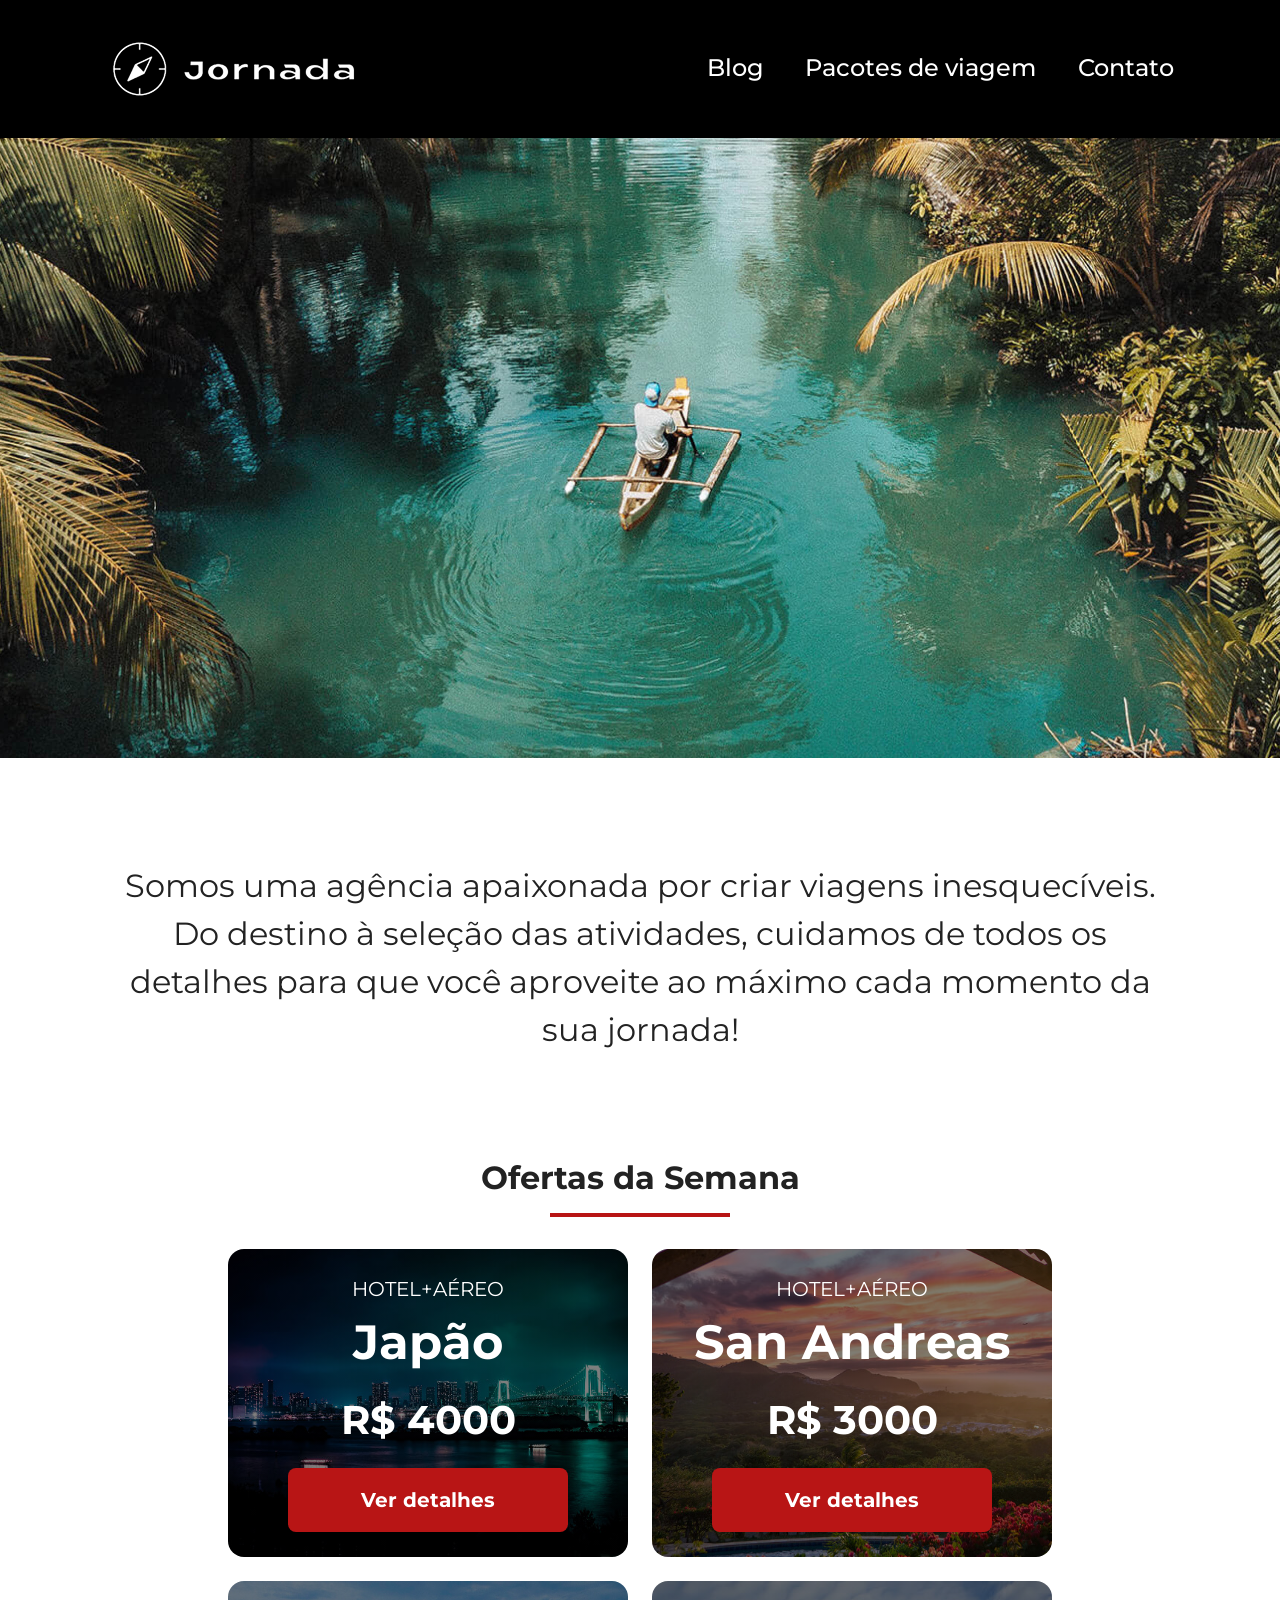
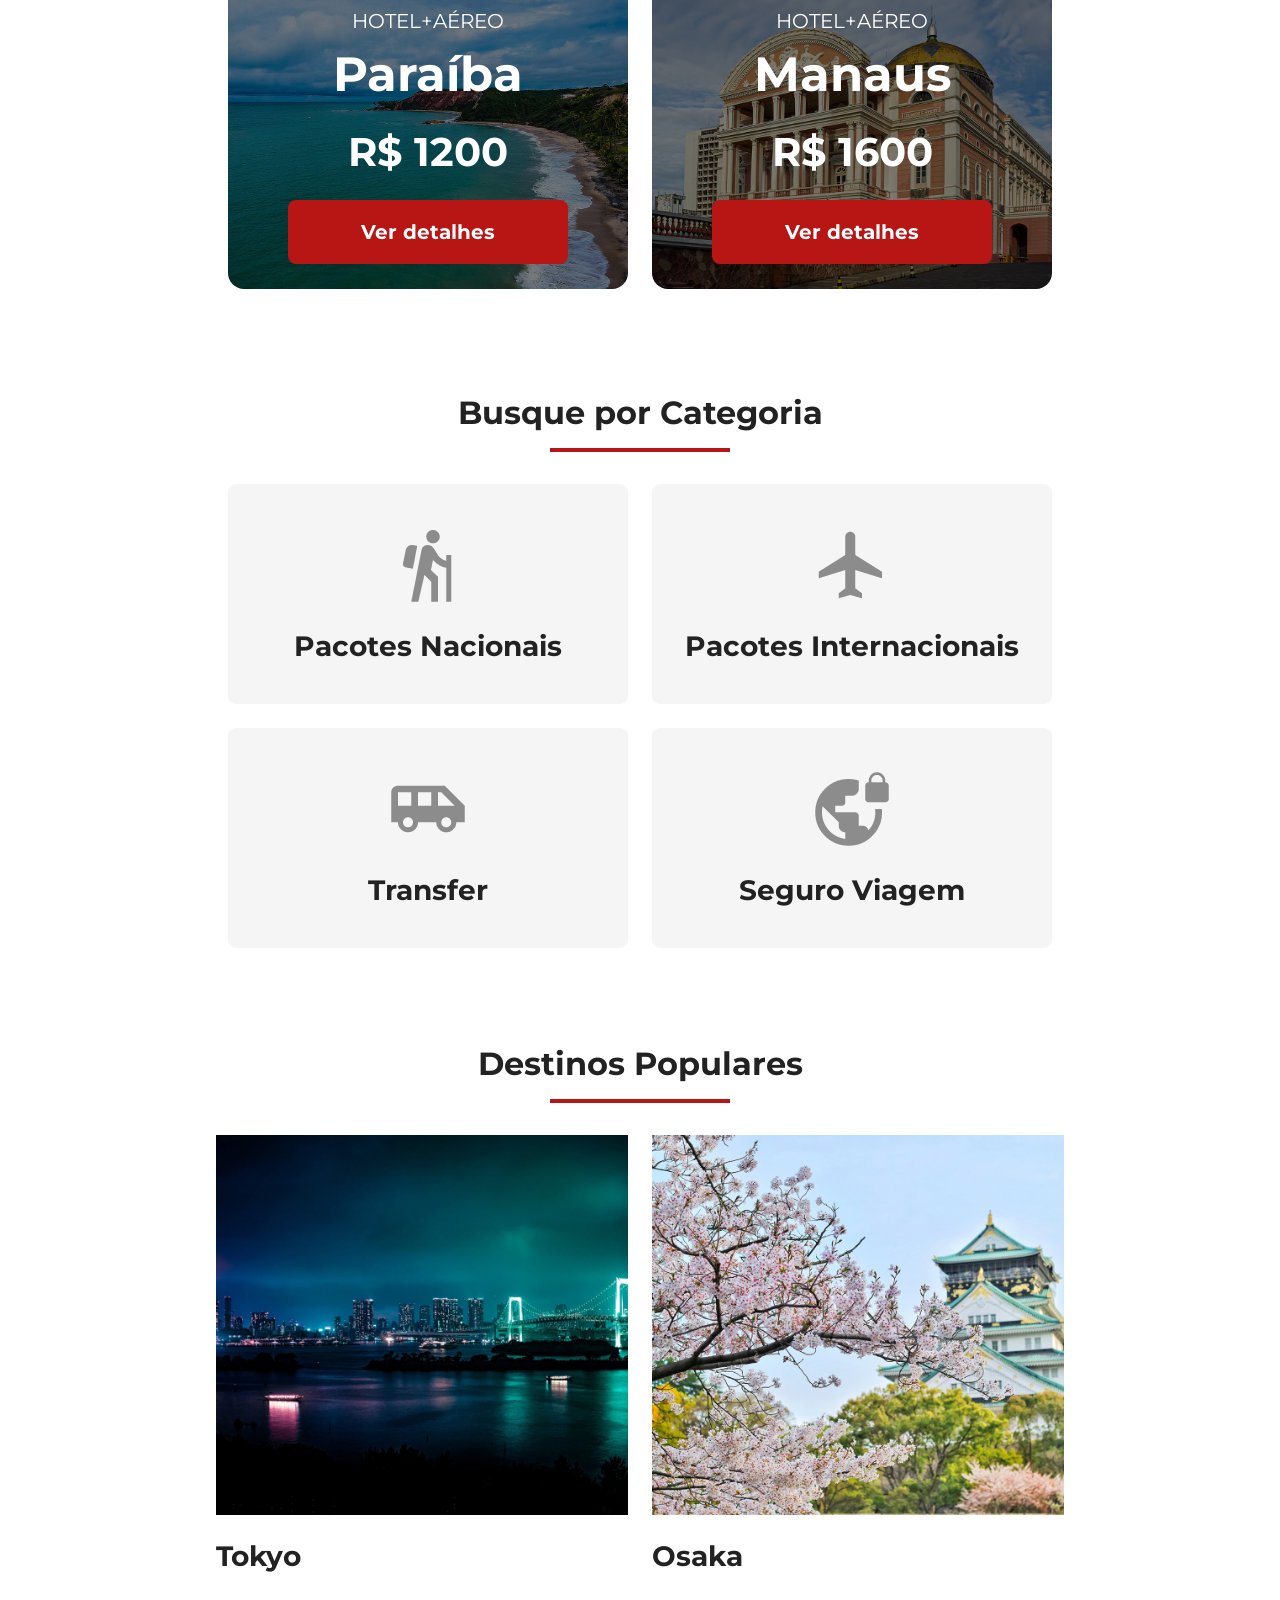
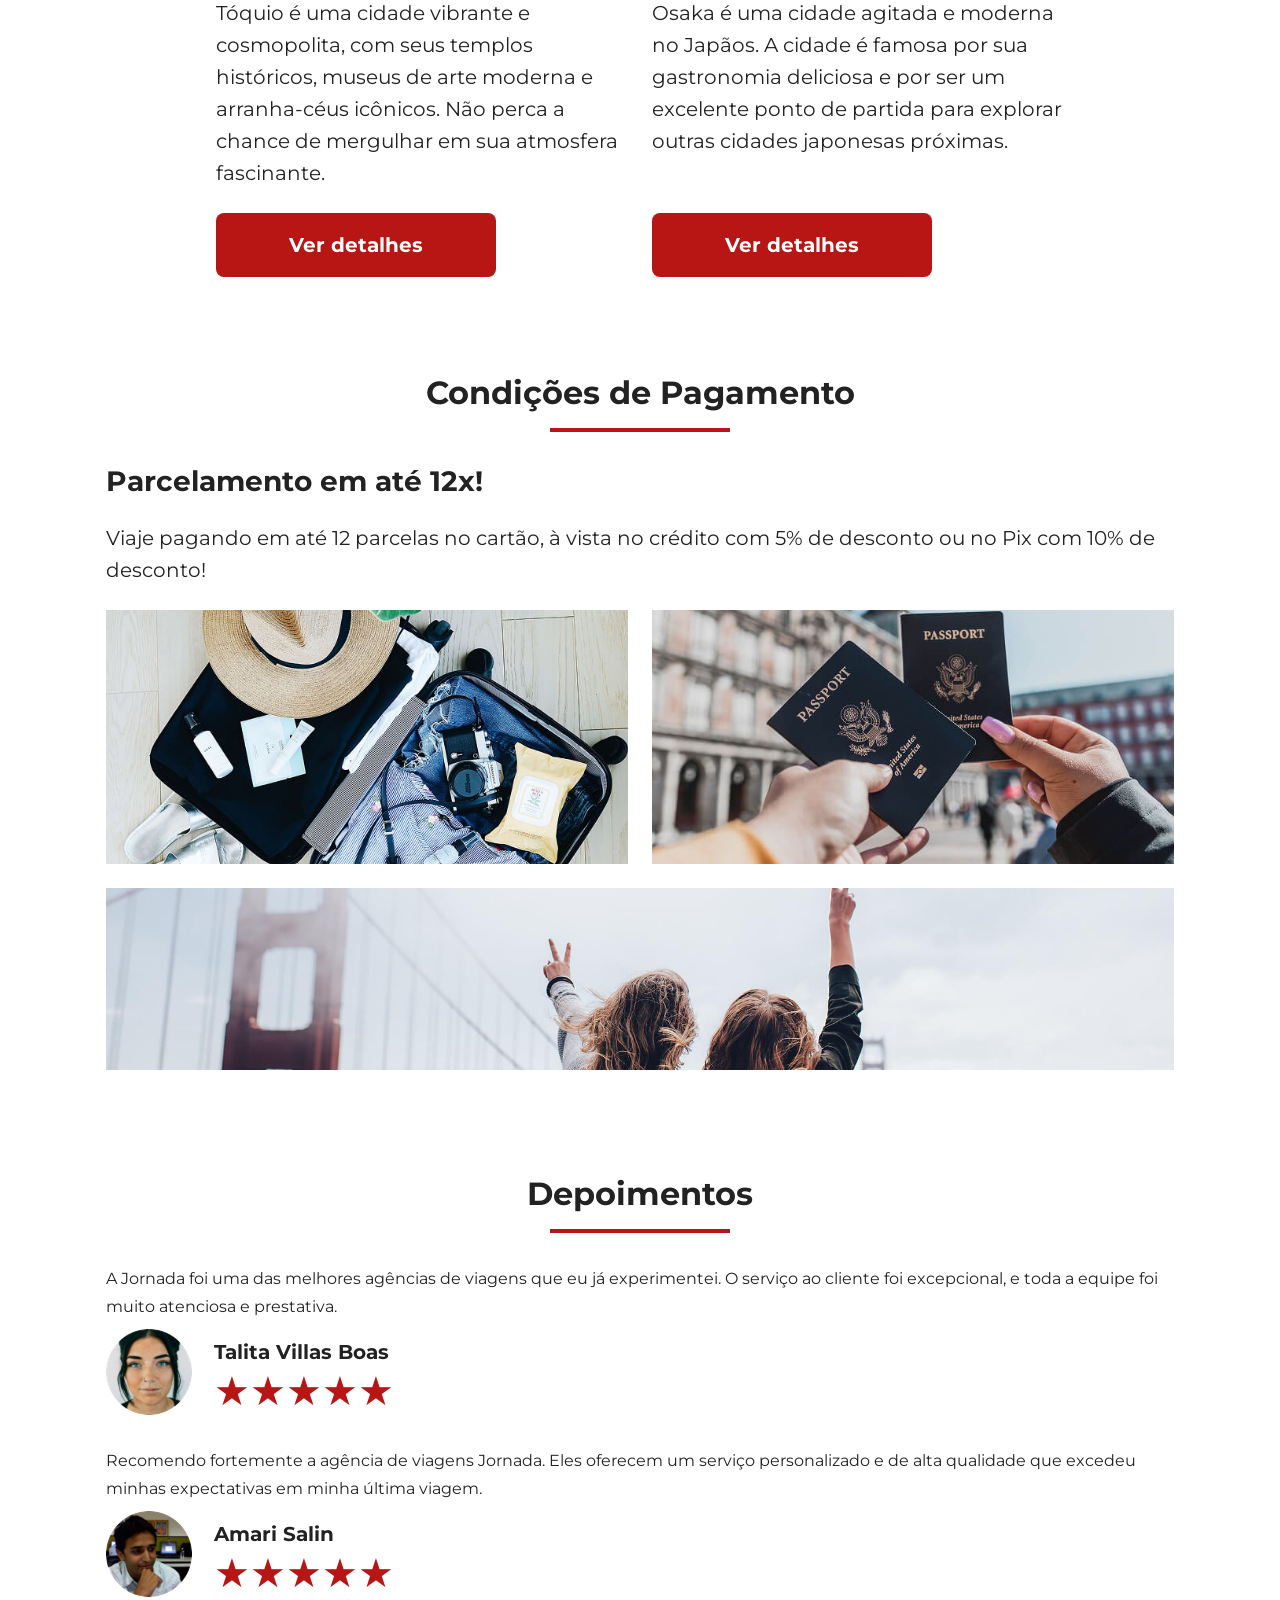
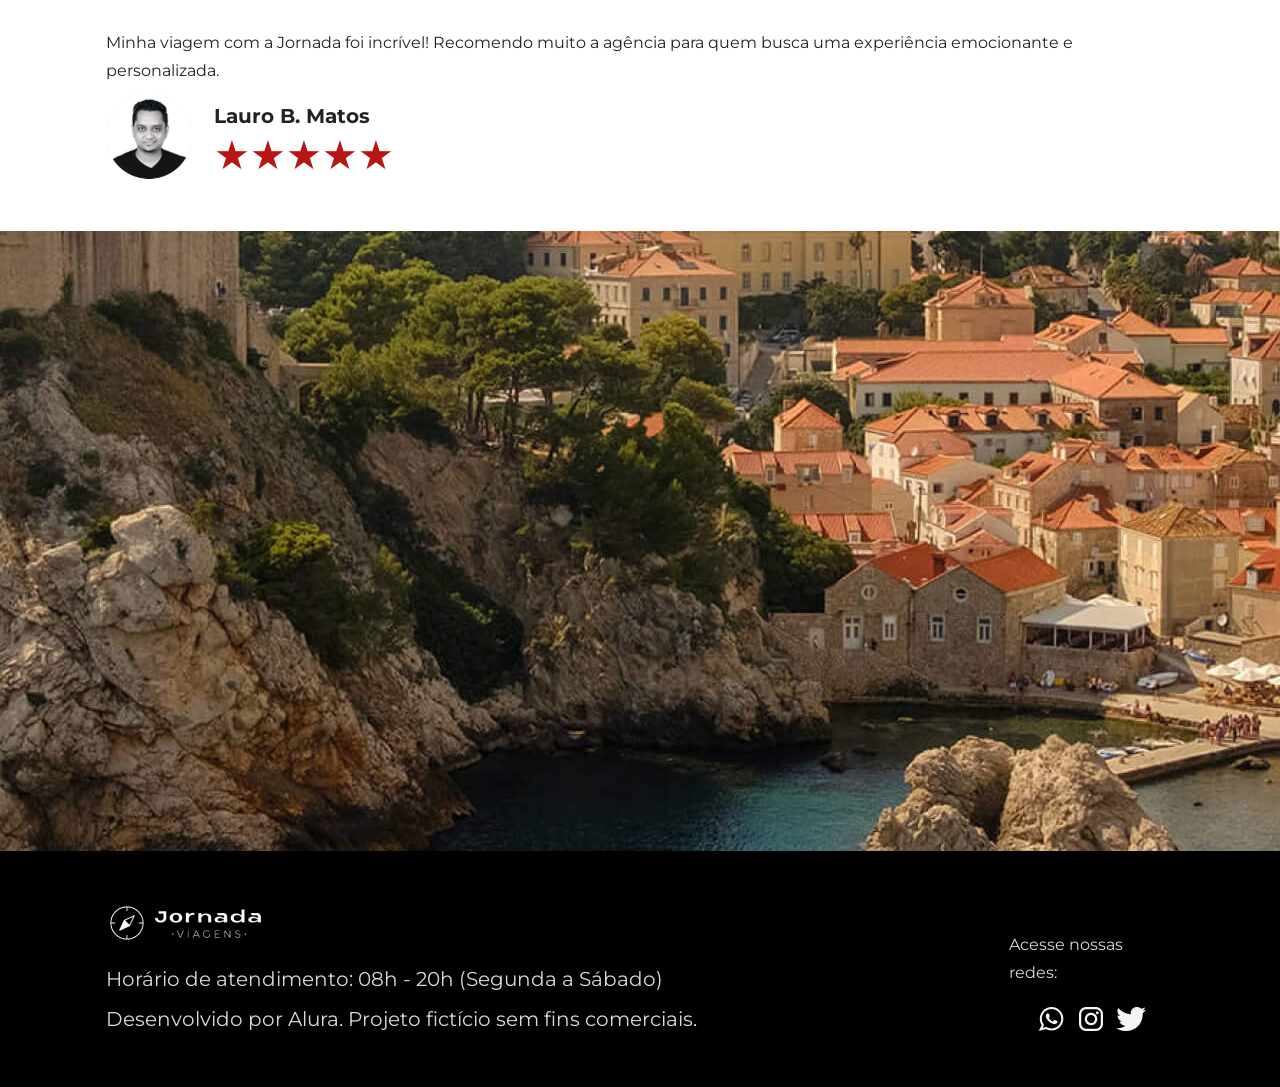
==== index.html @ 60d7a90f "Adding meta og" ====
<!doctype html>
<html lang="pt-br">
  <head>
    <meta charset="UTF-8" />
    <meta name="viewport" content="width=device-width, initial-scale=1.0" />
    <link rel="stylesheet" href="./css/style.css" />
    <link rel="icon" type="image/*" href="favicon-jornada-black.png" />

    <meta
      name="description"
      content="Jornada Viagens, uma agência apaixonada por criar viagens inesquecíveis."
    />

    <meta name="og:title" content="Jornada Viagens" />
    <meta
      name="og:description"
      content="Jornada Viagens, uma agência apaixonada por criar viagens inesquecíveis."
    />
    <meta
      name="og:image"
      content="https://PedroHSueiro.github.io/jornada-viagens/img/footer/logo-jornada-footer-white.png"
    />
    <meta
      name="og:url"
      content="https://PedroHSueiro.github.io/jornada-viagens"
    />
    <meta name="og:type" content="website" />

    <title>Jornada Viagens</title>
  </head>
  <body>
    <header class="main-header" role="banner">
      <a class="logo" href="index.html" title="Voltar para a página inicial">
        <img
          class="img-logo-mobile"
          src="img/logo-jornada-white.png"
          alt="Logo de bússola da Jornada Viagens"
        />
        <img
          class="img-logo-desktop"
          src="img/logo-text-jornada-white.png"
          alt="Logo completa da Jornada Viagens"
        />
      </a>
      <div class="navigation-menu" role="navigation">
        <label for="menu" title="Abrir menu">
          <img src="img/menu-icon-btn.png" alt="Botão de menu" />
        </label>
        <input type="checkbox" id="menu" hidden />
        <nav>
          <ul class="navigation-list">
            <li>
              <a href="blog.html" target="_blank" title="Acessar Blog">Blog</a>
            </li>
            <li>
              <a
                href="pacotes.html"
                target="_blank"
                title="Acessar Pacotes de viagem"
              >
                Pacotes de viagem
              </a>
            </li>
            <li>
              <a href="contato.html" target="_blank" title="Acessar Contato">
                Contato
              </a>
            </li>
          </ul>
        </nav>
      </div>
    </header>
    <section class="hero" role="main">
      <div class="hero-image"></div>
      <h2>
        Somos uma agência apaixonada por criar viagens inesquecíveis. Do destino
        à seleção das atividades, cuidamos de todos os detalhes para que você
        aproveite ao máximo cada momento da sua jornada!
      </h2>
    </section>
    <section class="offers">
      <div class="section-title">
        <h2>Ofertas da Semana</h2>
        <hr />
      </div>
      <div class="offers-container">
        <article class="offers-card japan">
          <header>
            <p>HOTEL+AÉREO</p>
            <h3>Japão</h3>
            <span>R$ 4000</span>
          </header>
          <footer>
            <a
              href="#"
              class="button"
              target="_blank"
              title="Acessar detalhes sobre a oferta para o Japão"
              >Ver detalhes</a
            >
          </footer>
        </article>
        <article class="offers-card san-andreas">
          <header>
            <p>HOTEL+AÉREO</p>
            <h3>San Andreas</h3>
            <span>R$ 3000</span>
          </header>
          <footer>
            <a
              href="#"
              class="button"
              target="_blank"
              title="Acessar detalhes sobre a oferta para San Andreas"
              >Ver detalhes</a
            >
          </footer>
        </article>
        <article class="offers-card paraiba">
          <header>
            <p>HOTEL+AÉREO</p>
            <h3>Paraíba</h3>
            <span>R$ 1200</span>
          </header>
          <footer>
            <a
              href="#"
              class="button"
              target="_blank"
              title="Acessar detalhes sobre a oferta para a Paraíba"
              >Ver detalhes</a
            >
          </footer>
        </article>
        <article class="offers-card manaus">
          <header>
            <p>HOTEL+AÉREO</p>
            <h3>Manaus</h3>
            <span>R$ 1600</span>
          </header>
          <footer>
            <a
              href="#"
              class="button"
              target="_blank"
              title="Acessar detalhes sobre a oferta para Manaus"
              >Ver detalhes</a
            >
          </footer>
        </article>
      </div>
    </section>
    <section class="categories">
      <div class="section-title">
        <h2>Busque por Categoria</h2>
        <hr />
      </div>
      <div class="categories-container">
        <a
          class="category-card"
          href="#"
          target="_blank"
          title="Busque pela categoria de Pacotes Nacionais"
        >
          <img
            class="category-icon"
            src="./img/categories/category-icon-national.png"
            alt="Ícone cinza representando uma pessoa fazendo tracking."
          />
          <h3 class="content-title">Pacotes Nacionais</h3>
        </a>
        <a
          class="category-card"
          href="#"
          target="_blank"
          title="Busque pela categoria de Pacotes Internacionais"
        >
          <img
            class="category-icon"
            src="./img/categories/category-icon-international.png"
            alt="Ícone cinza representando um avião."
          />
          <h3 class="content-title">Pacotes Internacionais</h3>
        </a>
        <a
          class="category-card"
          href="#"
          target="_blank"
          title="Busque pela categoria de Transfer"
        >
          <img
            class="category-icon"
            src="./img/categories/category-icon-transfer.png"
            alt="Ícone cinza representando uma van."
          />
          <h3 class="content-title">Transfer</h3>
        </a>
        <a
          class="category-card"
          href="#"
          target="_blank"
          title="Busque pela categoria de Seguro de Viagem"
        >
          <img
            class="category-icon"
            src="./img/categories/category-icon-insurance.png"
            alt="Ícone cinza representando um globo com um cadeado fechado."
          />
          <h3 class="content-title">Seguro Viagem</h3>
        </a>
      </div>
    </section>
    <section class="destinations">
      <div class="section-title">
        <h2>Destinos Populares</h2>
        <hr />
      </div>
      <div class="destinations-container">
        <article class="destination-block tokyo">
          <header>
            <div class="destination-image"></div>
            <h3 class="content-title">Tokyo</h3>
          </header>
          <p class="content-text">
            Tóquio é uma cidade vibrante e cosmopolita, com seus templos
            históricos, museus de arte moderna e arranha-céus icônicos. Não
            perca a chance de mergulhar em sua atmosfera fascinante.
          </p>
          <footer>
            <a
              href="#"
              class="button"
              target="_blank"
              title="Acessar detalhes sobre o destino de Tokyo"
              >Ver detalhes</a
            >
          </footer>
        </article>
        <article class="destination-block osaka">
          <header>
            <div class="destination-image"></div>
            <h3 class="content-title">Osaka</h3>
          </header>
          <p class="content-text">
            Osaka é uma cidade agitada e moderna no Japãos. A cidade é famosa
            por sua gastronomia deliciosa e por ser um excelente ponto de
            partida para explorar outras cidades japonesas próximas.
          </p>
          <footer>
            <a
              href="#"
              class="button"
              target="_blank"
              title="Acessar detalhes sobre o destino de Osaka"
              >Ver detalhes</a
            >
          </footer>
        </article>
      </div>
    </section>
    <section class="payments">
      <div class="section-title">
        <h2>Condições de Pagamento</h2>
        <hr />
      </div>
      <div class="payment-grid">
        <div class="text-content">
          <h3 class="content-title">Parcelamento em até 12x!</h3>
          <p class="content-text">
            Viaje pagando em até 12 parcelas no cartão, à vista no crédito com
            5% de desconto ou no Pix com 10% de desconto!
          </p>
        </div>
        <div class="image-content">
          <div class="image baggage"></div>
          <div class="image passport"></div>
          <div class="image people"></div>
        </div>
      </div>
    </section>
    <section class="testimonies">
      <div class="section-title">
        <h2>Depoimentos</h2>
        <hr />
      </div>
      <div class="testimonies-container">
        <article class="client-testimony">
          <header>
            <p class="content-text small">
              A Jornada foi uma das melhores agências de viagens que eu já
              experimentei. O serviço ao cliente foi excepcional, e toda a
              equipe foi muito atenciosa e prestativa.
            </p>
          </header>
          <footer>
            <img
              src="./img/testimonies/homepage/profile-picture-talita.png"
              alt="Foto de perfil da cliente Talita Villas Boas"
            />
            <div class="profile-content">
              <h3>Talita Villas Boas</h3>
              <div class="rating">
                <span class="star">★</span>
                <span class="star">★</span>
                <span class="star">★</span>
                <span class="star">★</span>
                <span class="star">★</span>
              </div>
            </div>
          </footer>
        </article>
        <article class="client-testimony">
          <header>
            <p class="content-text small">
              Recomendo fortemente a agência de viagens Jornada. Eles oferecem
              um serviço personalizado e de alta qualidade que excedeu minhas
              expectativas em minha última viagem.
            </p>
          </header>
          <footer>
            <img
              src="./img/testimonies/homepage/profile-picture-amari.png"
              alt="Foto de perfil da cliente Amari Salin"
            />
            <div class="profile-content">
              <h3>Amari Salin</h3>
              <div class="rating">
                <span class="star">★</span>
                <span class="star">★</span>
                <span class="star">★</span>
                <span class="star">★</span>
                <span class="star">★</span>
              </div>
            </div>
          </footer>
        </article>
        <article class="client-testimony">
          <header>
            <p class="content-text small">
              Minha viagem com a Jornada foi incrível! Recomendo muito a agência
              para quem busca uma experiência emocionante e personalizada.
            </p>
          </header>
          <footer>
            <img
              src="./img/testimonies/homepage/profile-picture-lauro.png"
              alt="Foto de perfil da cliente Lauro B. Matos"
            />
            <div class="profile-content">
              <h3>Lauro B. Matos</h3>
              <div class="rating">
                <span class="star">★</span>
                <span class="star">★</span>
                <span class="star">★</span>
                <span class="star">★</span>
                <span class="star">★</span>
              </div>
            </div>
          </footer>
        </article>
      </div>
    </section>
    <section class="bottom-hero">
      <div class="hero-image"></div>
    </section>
    <footer class="main-footer" role="contentinfo">
      <div class="footer-info">
        <img
          src="./img/footer/logo-jornada-footer-white.png"
          alt="Logo completa da Jornada Viagens"
        />
        <p>Horário de atendimento: 08h - 20h (Segunda a Sábado)</p>
        <p>Desenvolvido por Alura. Projeto fictício sem fins comerciais.</p>
      </div>
      <div class="footer-social">
        <p class="content-text small">Acesse nossas redes:</p>
        <div class="social-media-content">
          <a
            href="#"
            target="_blank"
            title="Acessar o Whatsapp do Jornada Viagens"
          >
            <img
              src="./img/footer/icon-whatsapp.png"
              alt="Icone branco do Whatsapp"
            />
          </a>
          <a
            href="#"
            target="_blank"
            title="Acessar o Instagram do Jornada Viagens"
          >
            <img
              src="./img/footer/icon-instagram.png"
              alt="Icone branco do Instagram"
            />
          </a>
          <a
            href="#"
            target="_blank"
            title="Acessar o Twitter/X do Jornada Viagens"
          >
            <img
              src="./img/footer/icon-twitter.png"
              alt="Icone branco do Twitter/X"
            />
          </a>
        </div>
      </div>
    </footer>
  </body>
</html>
---- css/style.css ----
@import url(global.css);
@import url(header.css);
@import url(hero.css);
@import url(offers.css);
@import url(categories.css);
@import url(destinations.css);
@import url(payments.css);
@import url(testimonies.css);
@import url(footer.css);
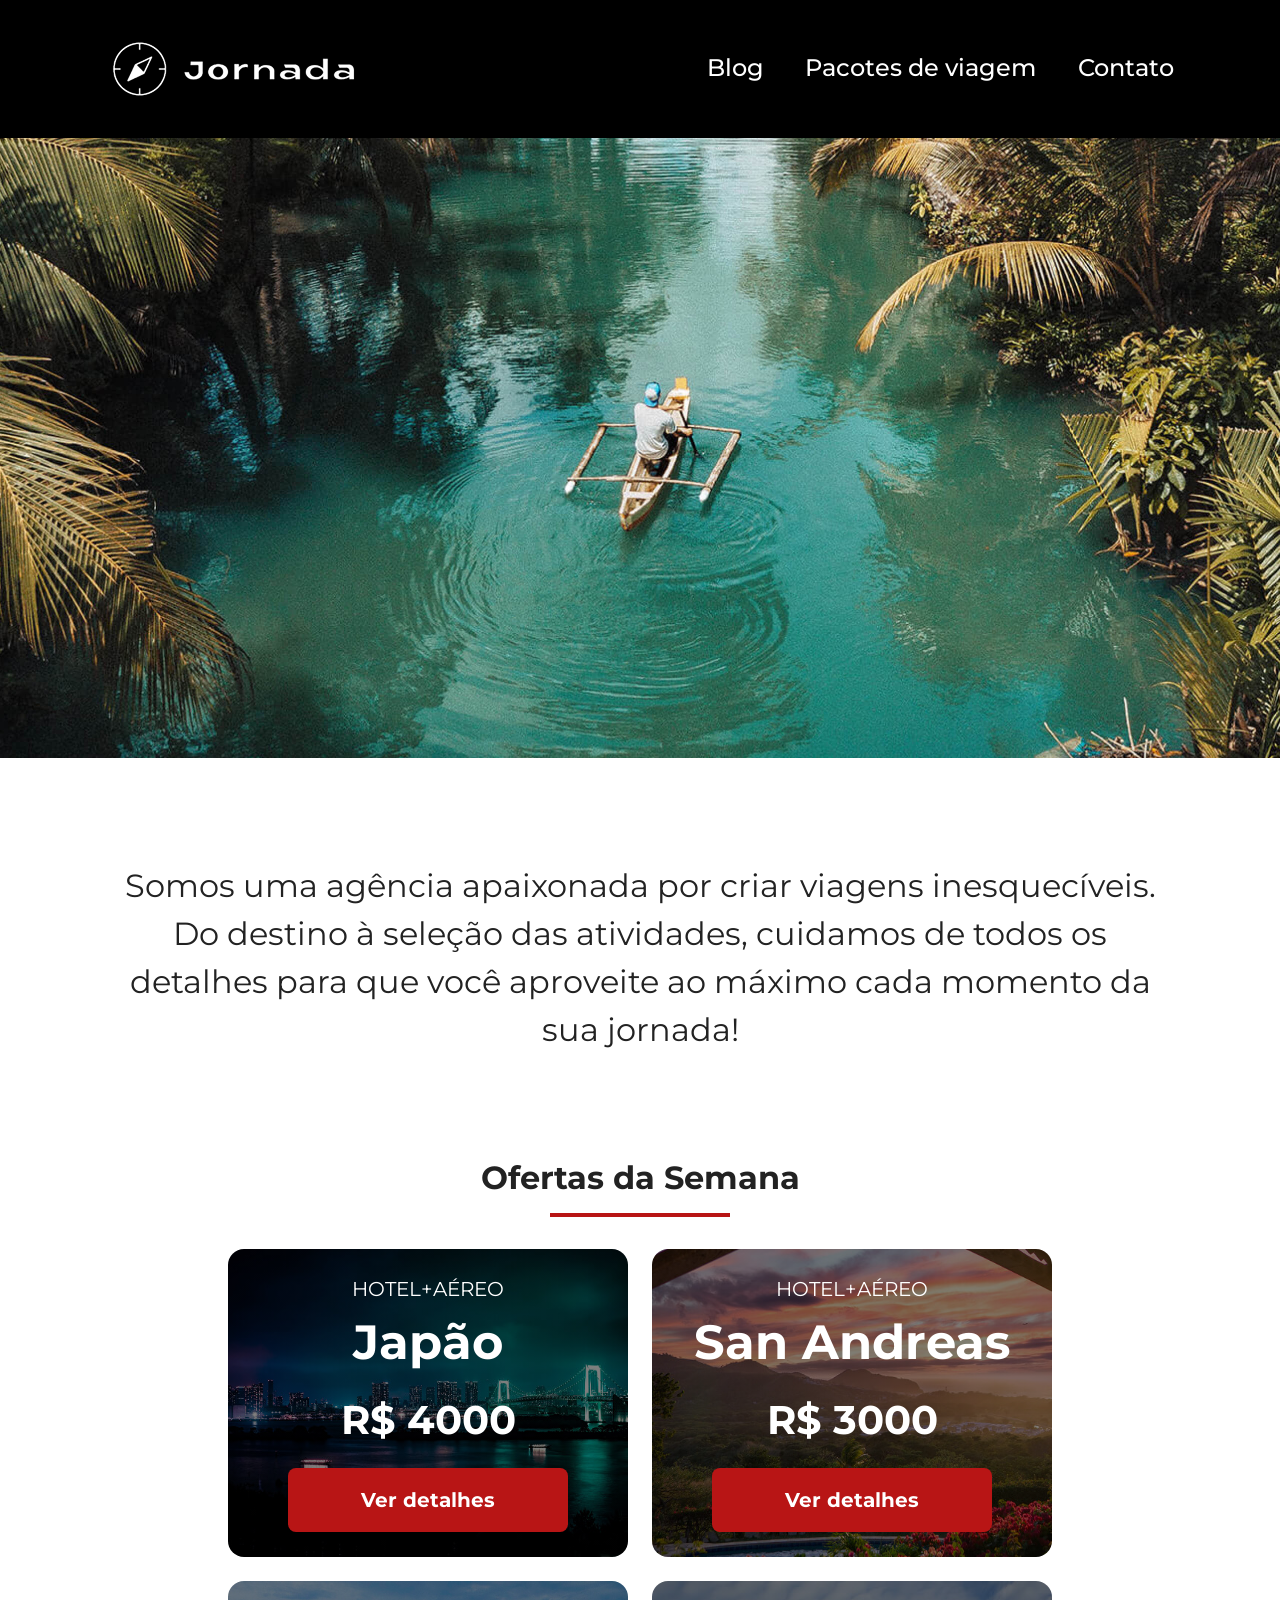
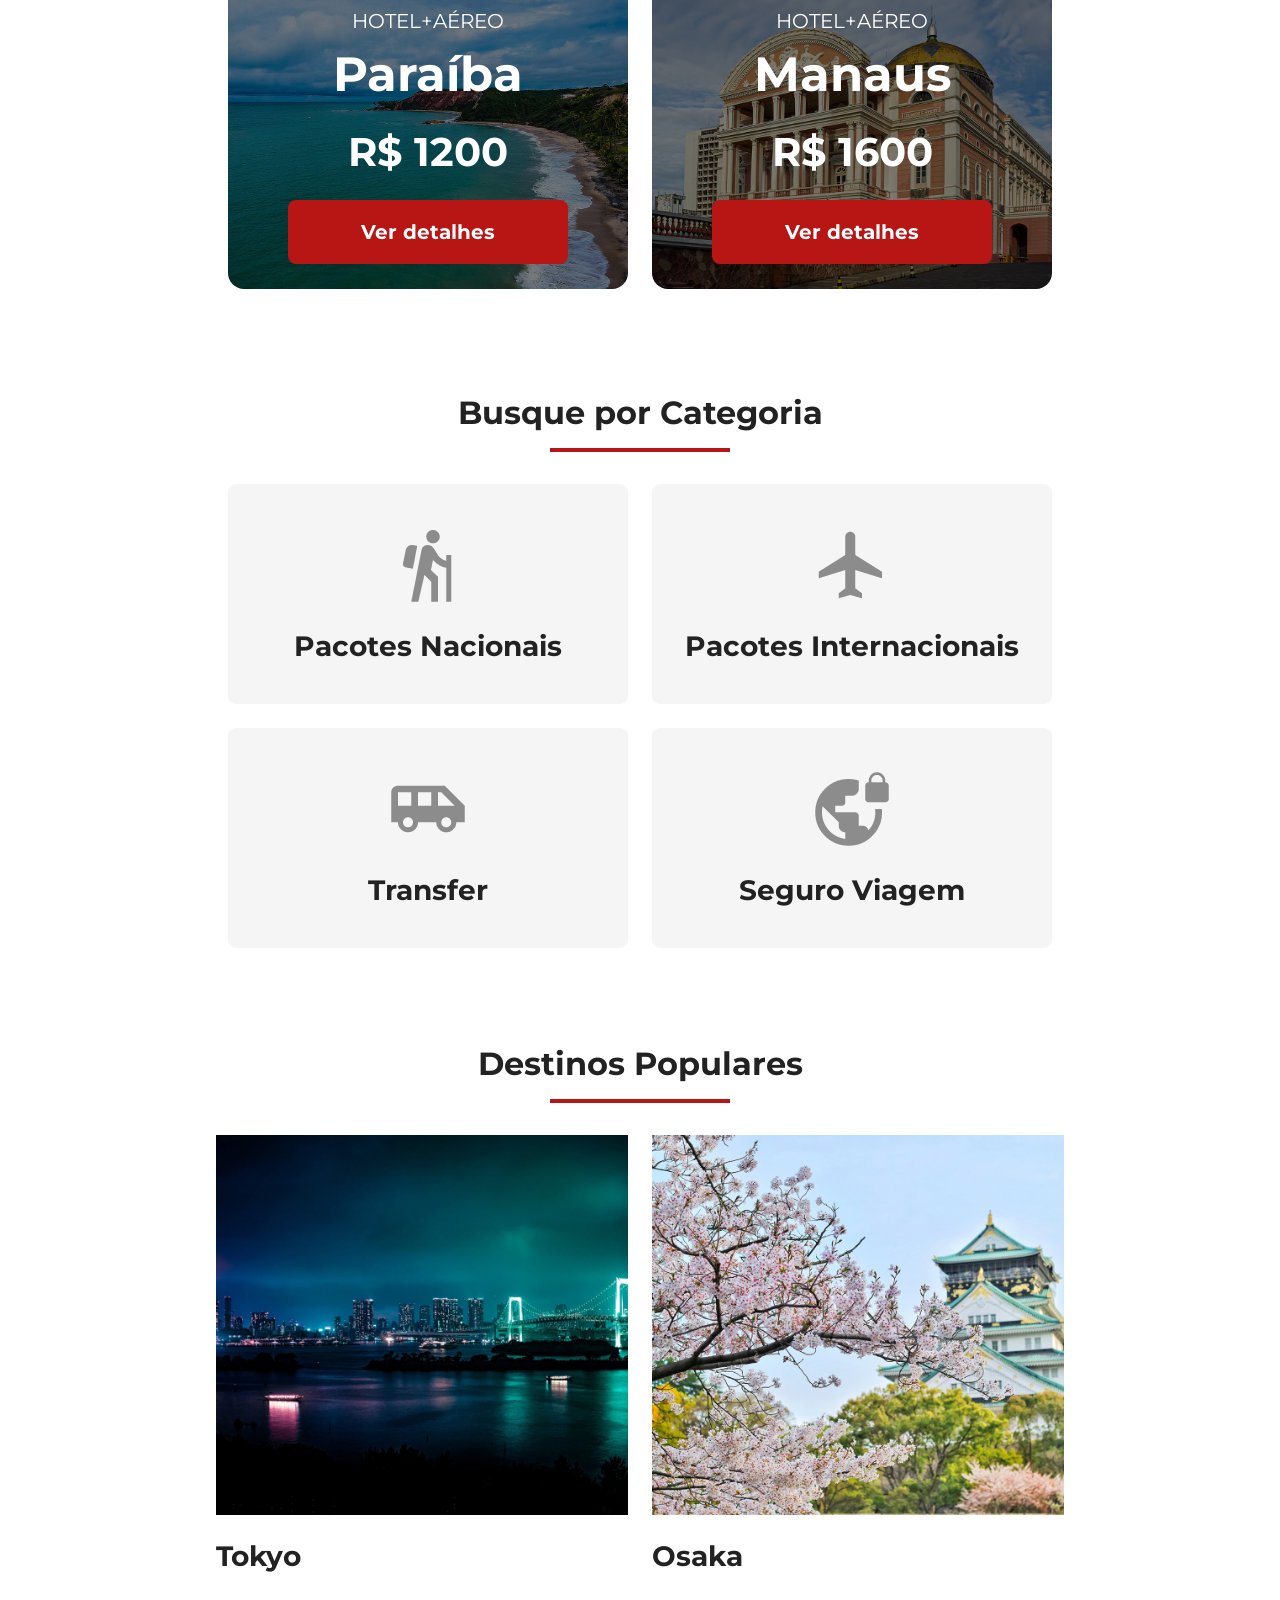
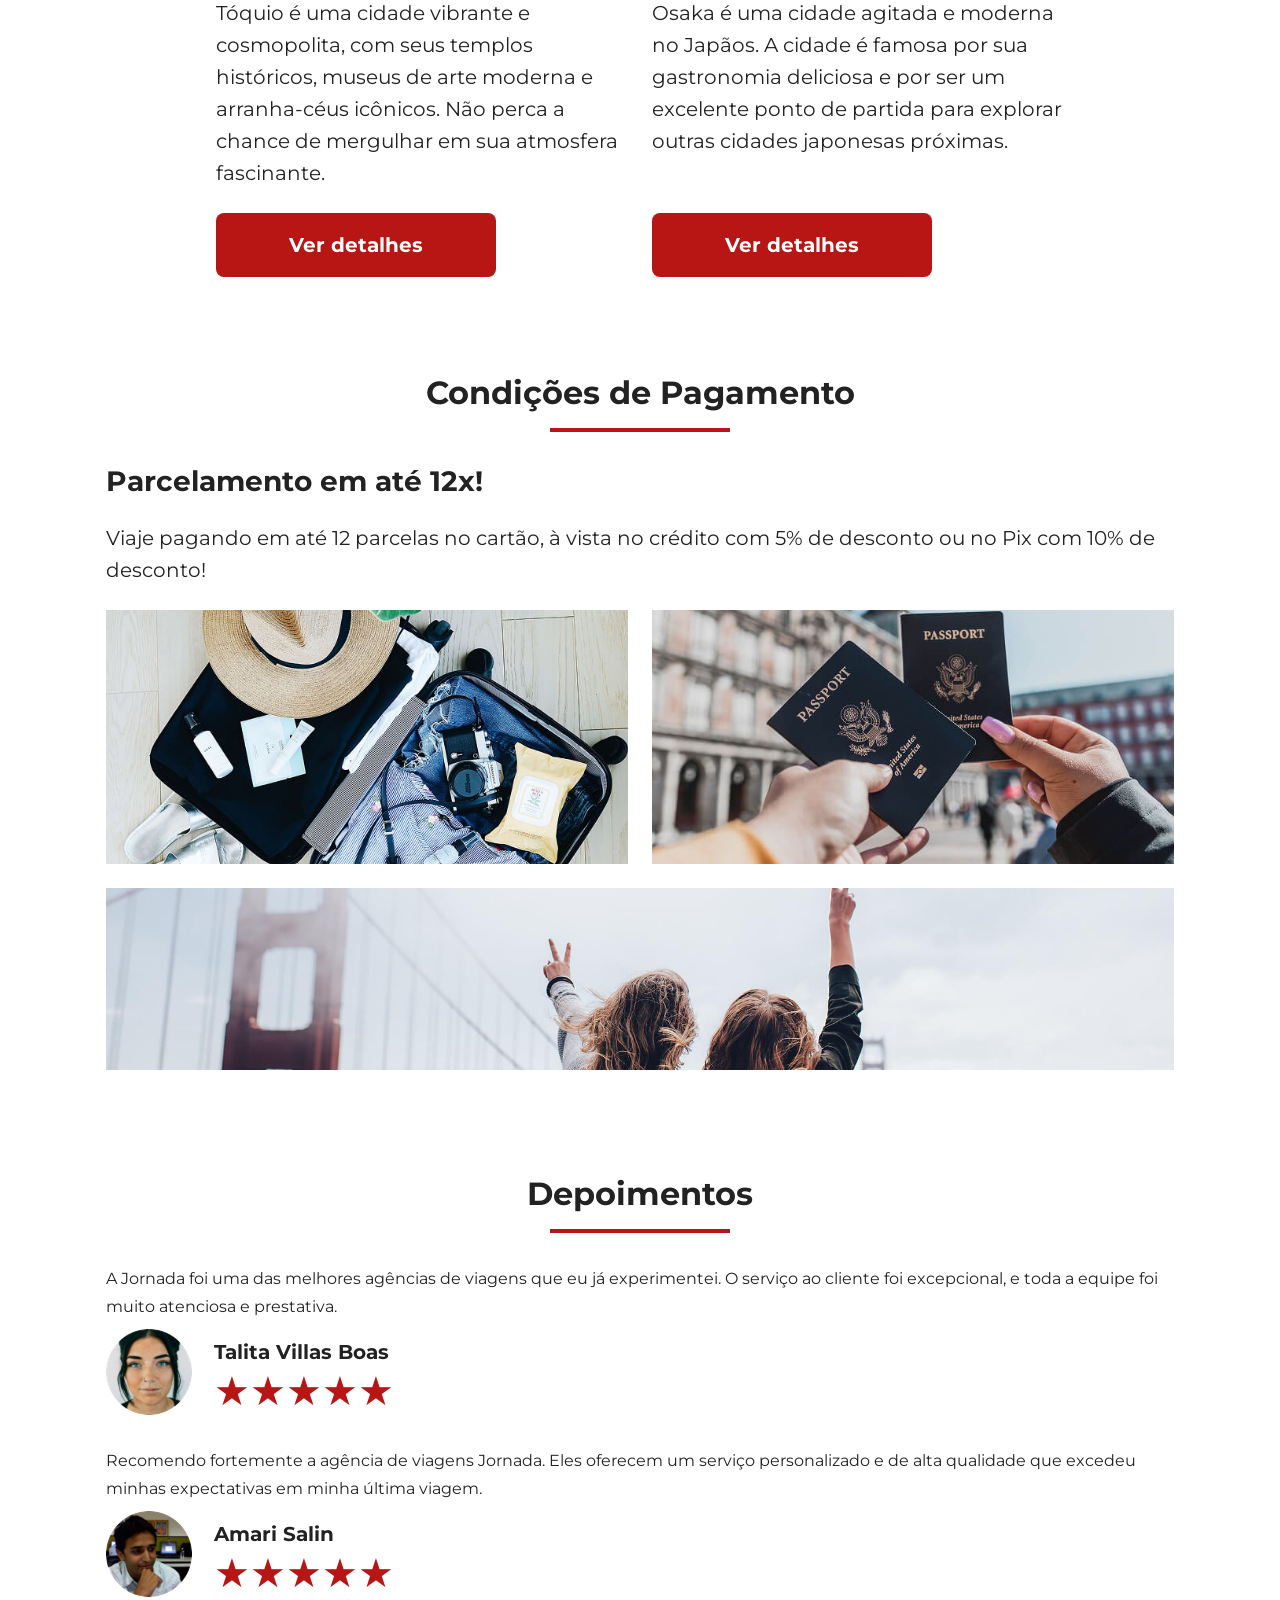
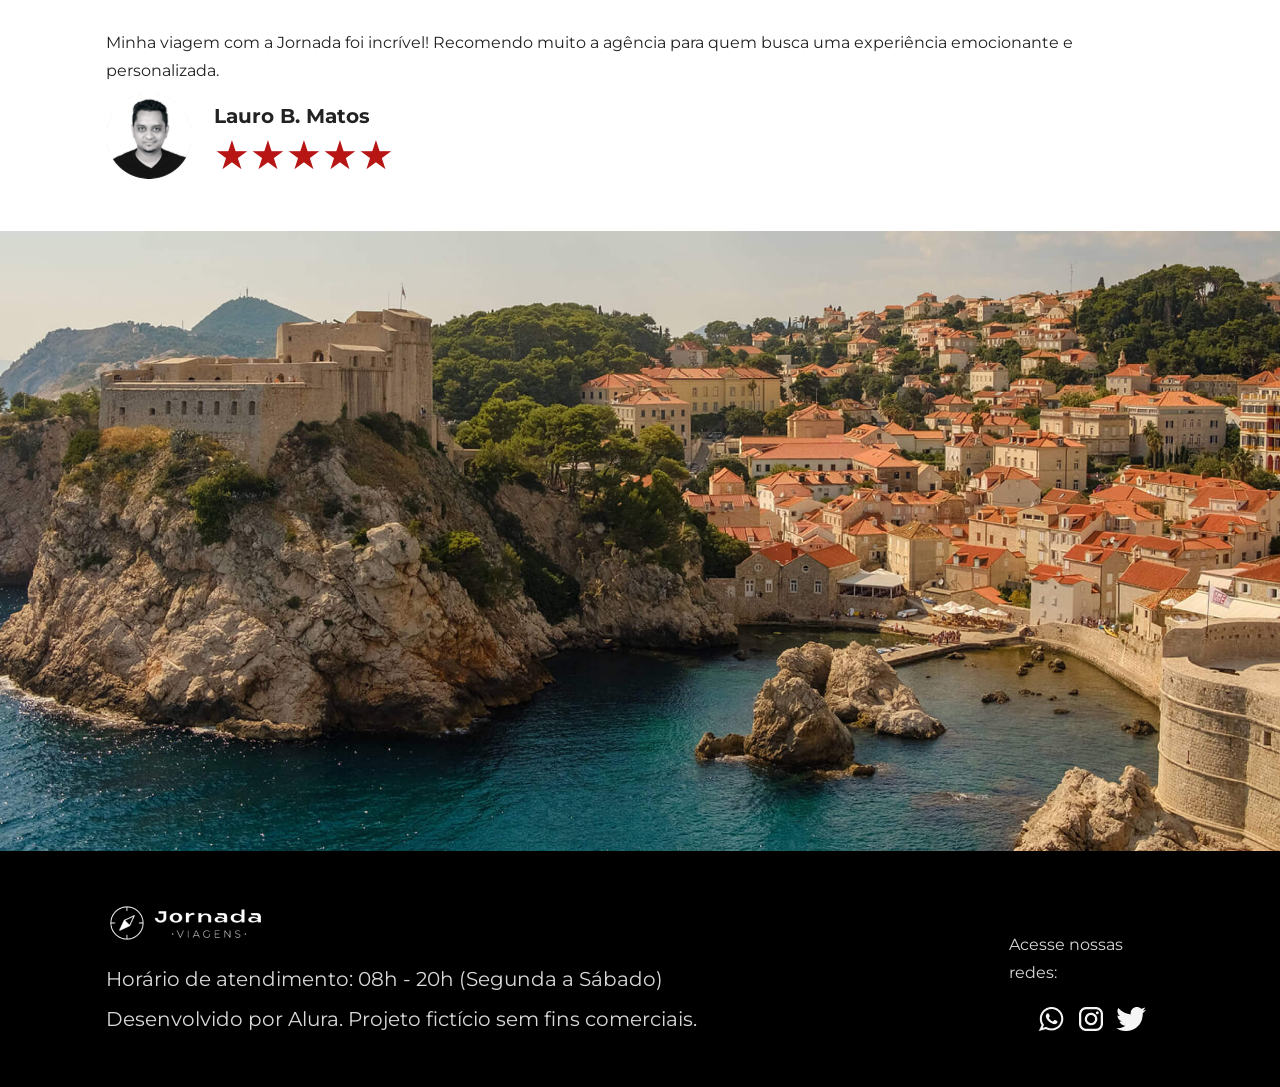
==== commit e0280562: "Applying pages and travel packages hero style for mobile" ====
--- a/index.html
+++ b/index.html
@@ -4,7 +4,7 @@
     <meta charset="UTF-8" />
     <meta name="viewport" content="width=device-width, initial-scale=1.0" />
     <link rel="stylesheet" href="./css/style.css" />
-    <link rel="icon" type="image/*" href="favicon-jornada-black.png" />
+    <link rel="icon" type="image/*" href="favicon-jornada-white.png" />
 
     <meta
       name="description"
@@ -22,7 +22,7 @@
     />
     <meta
       name="og:url"
-      content="https://PedroHSueiro.github.io/jornada-viagens"
+      content="https://PedroHSueiro.github.io/jornada-viagens/index.html"
     />
     <meta name="og:type" content="website" />
 
@@ -81,7 +81,7 @@
     <section class="offers">
       <div class="section-title">
         <h2>Ofertas da Semana</h2>
-        <hr />
+        <hr class="separation-line" />
       </div>
       <div class="offers-container">
         <article class="offers-card japan">
@@ -153,7 +153,7 @@
     <section class="categories">
       <div class="section-title">
         <h2>Busque por Categoria</h2>
-        <hr />
+        <hr class="separation-line" />
       </div>
       <div class="categories-container">
         <a
@@ -213,7 +213,7 @@
     <section class="destinations">
       <div class="section-title">
         <h2>Destinos Populares</h2>
-        <hr />
+        <hr class="separation-line" />
       </div>
       <div class="destinations-container">
         <article class="destination-block tokyo">
@@ -261,7 +261,7 @@
     <section class="payments">
       <div class="section-title">
         <h2>Condições de Pagamento</h2>
-        <hr />
+        <hr class="separation-line" />
       </div>
       <div class="payment-grid">
         <div class="text-content">
@@ -281,7 +281,7 @@
     <section class="testimonies">
       <div class="section-title">
         <h2>Depoimentos</h2>
-        <hr />
+        <hr class="separation-line" />
       </div>
       <div class="testimonies-container">
         <article class="client-testimony">
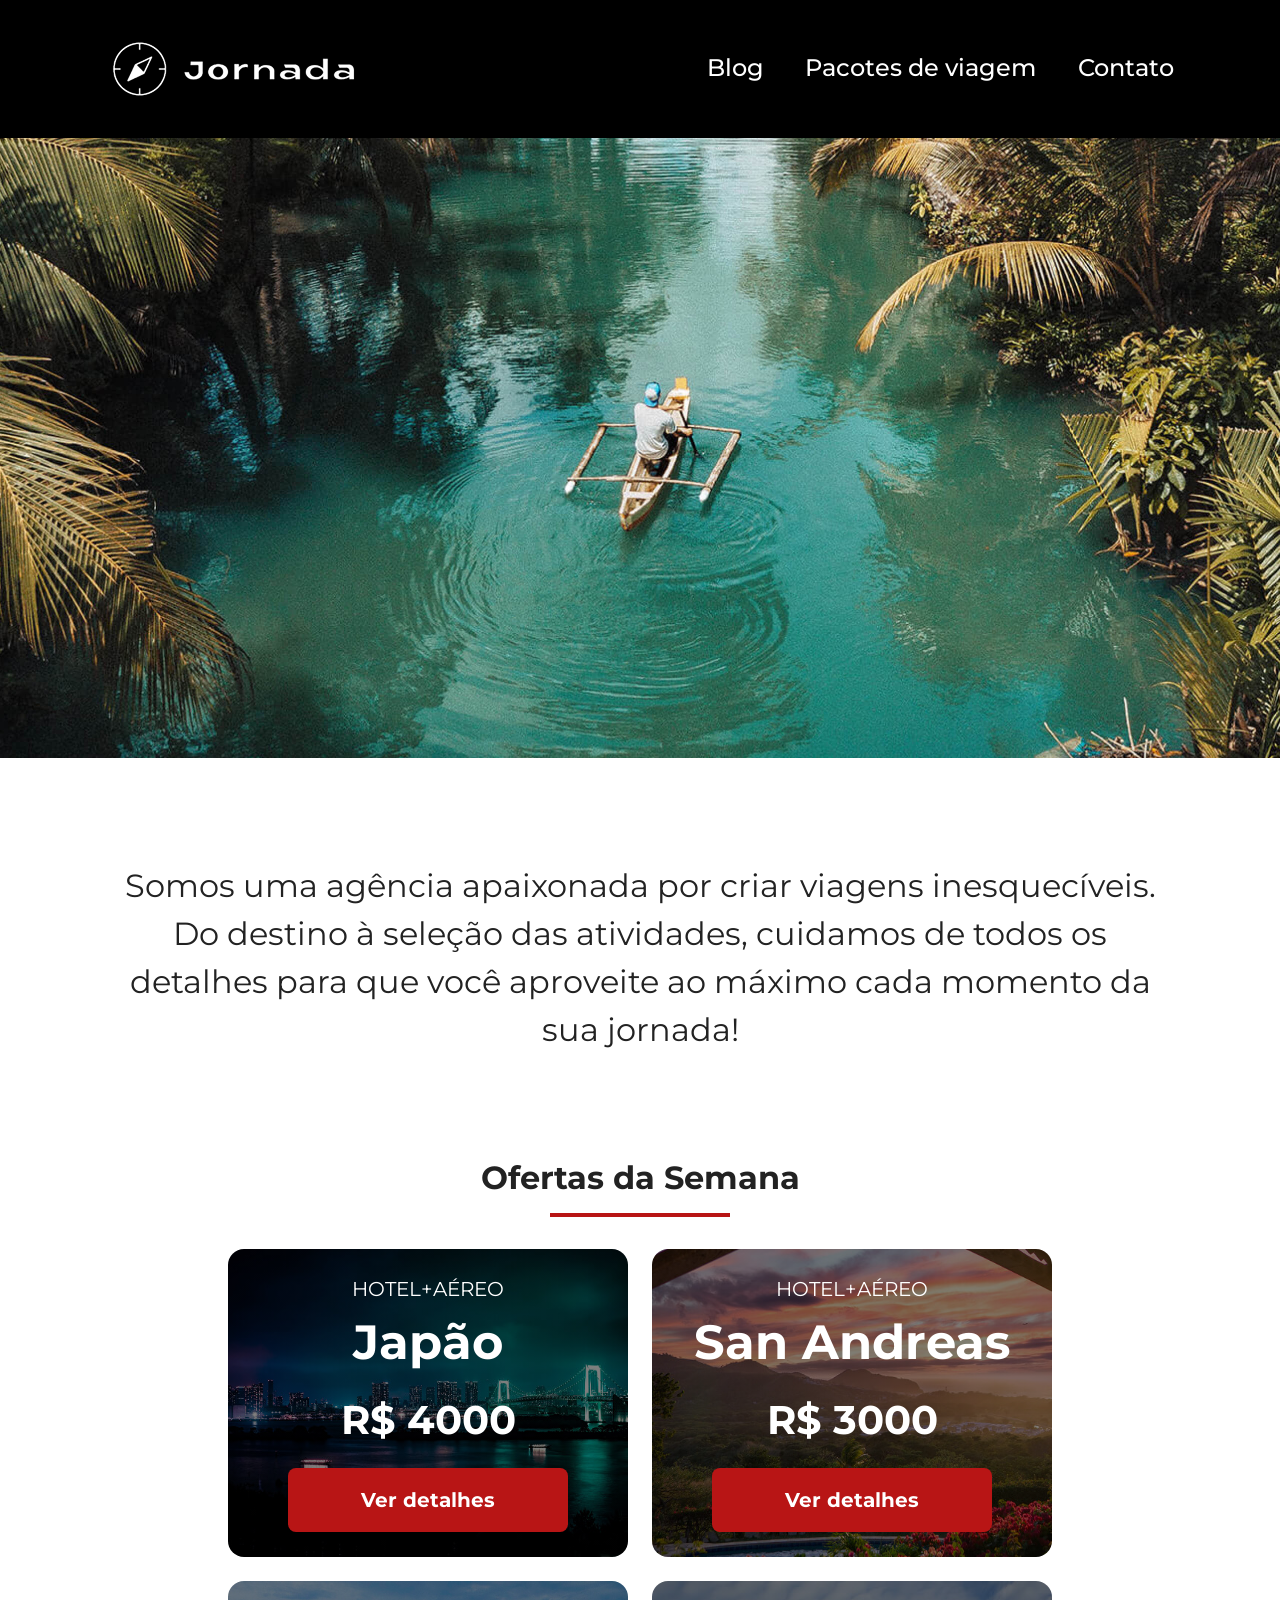
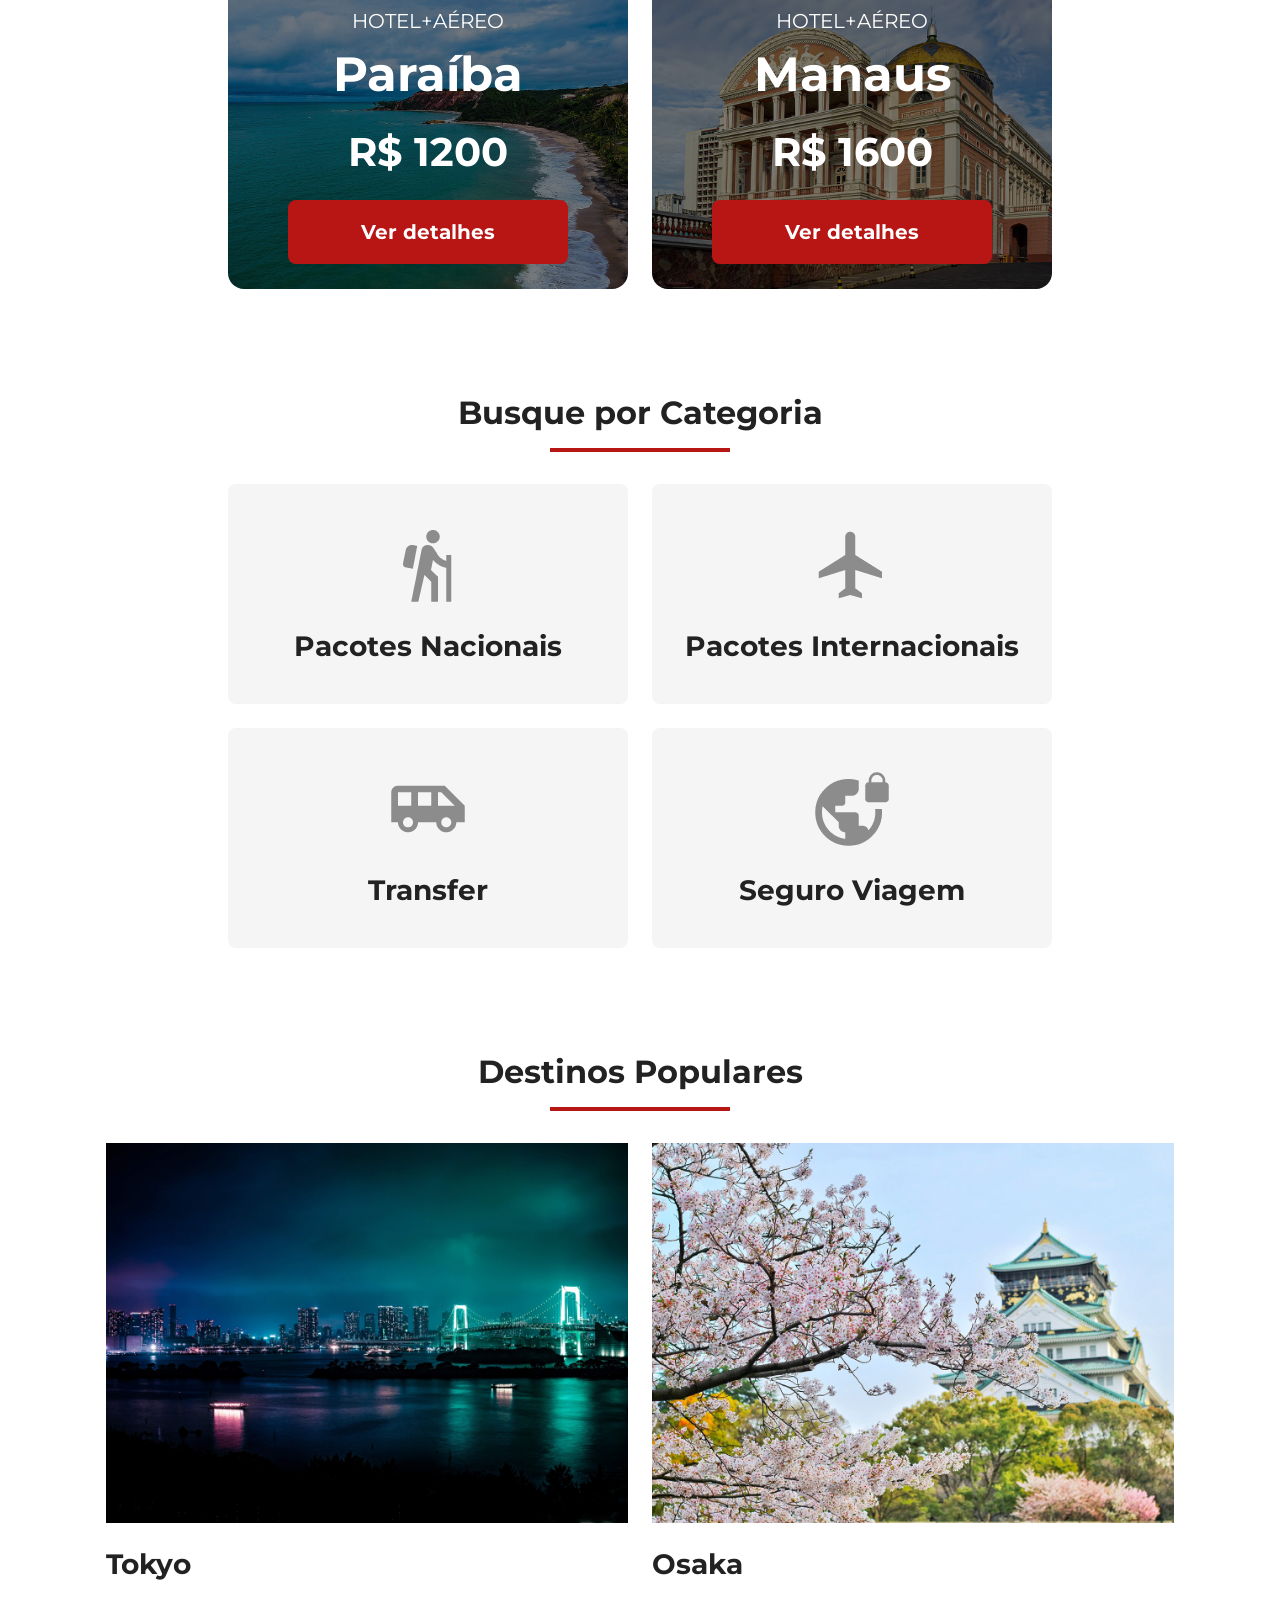
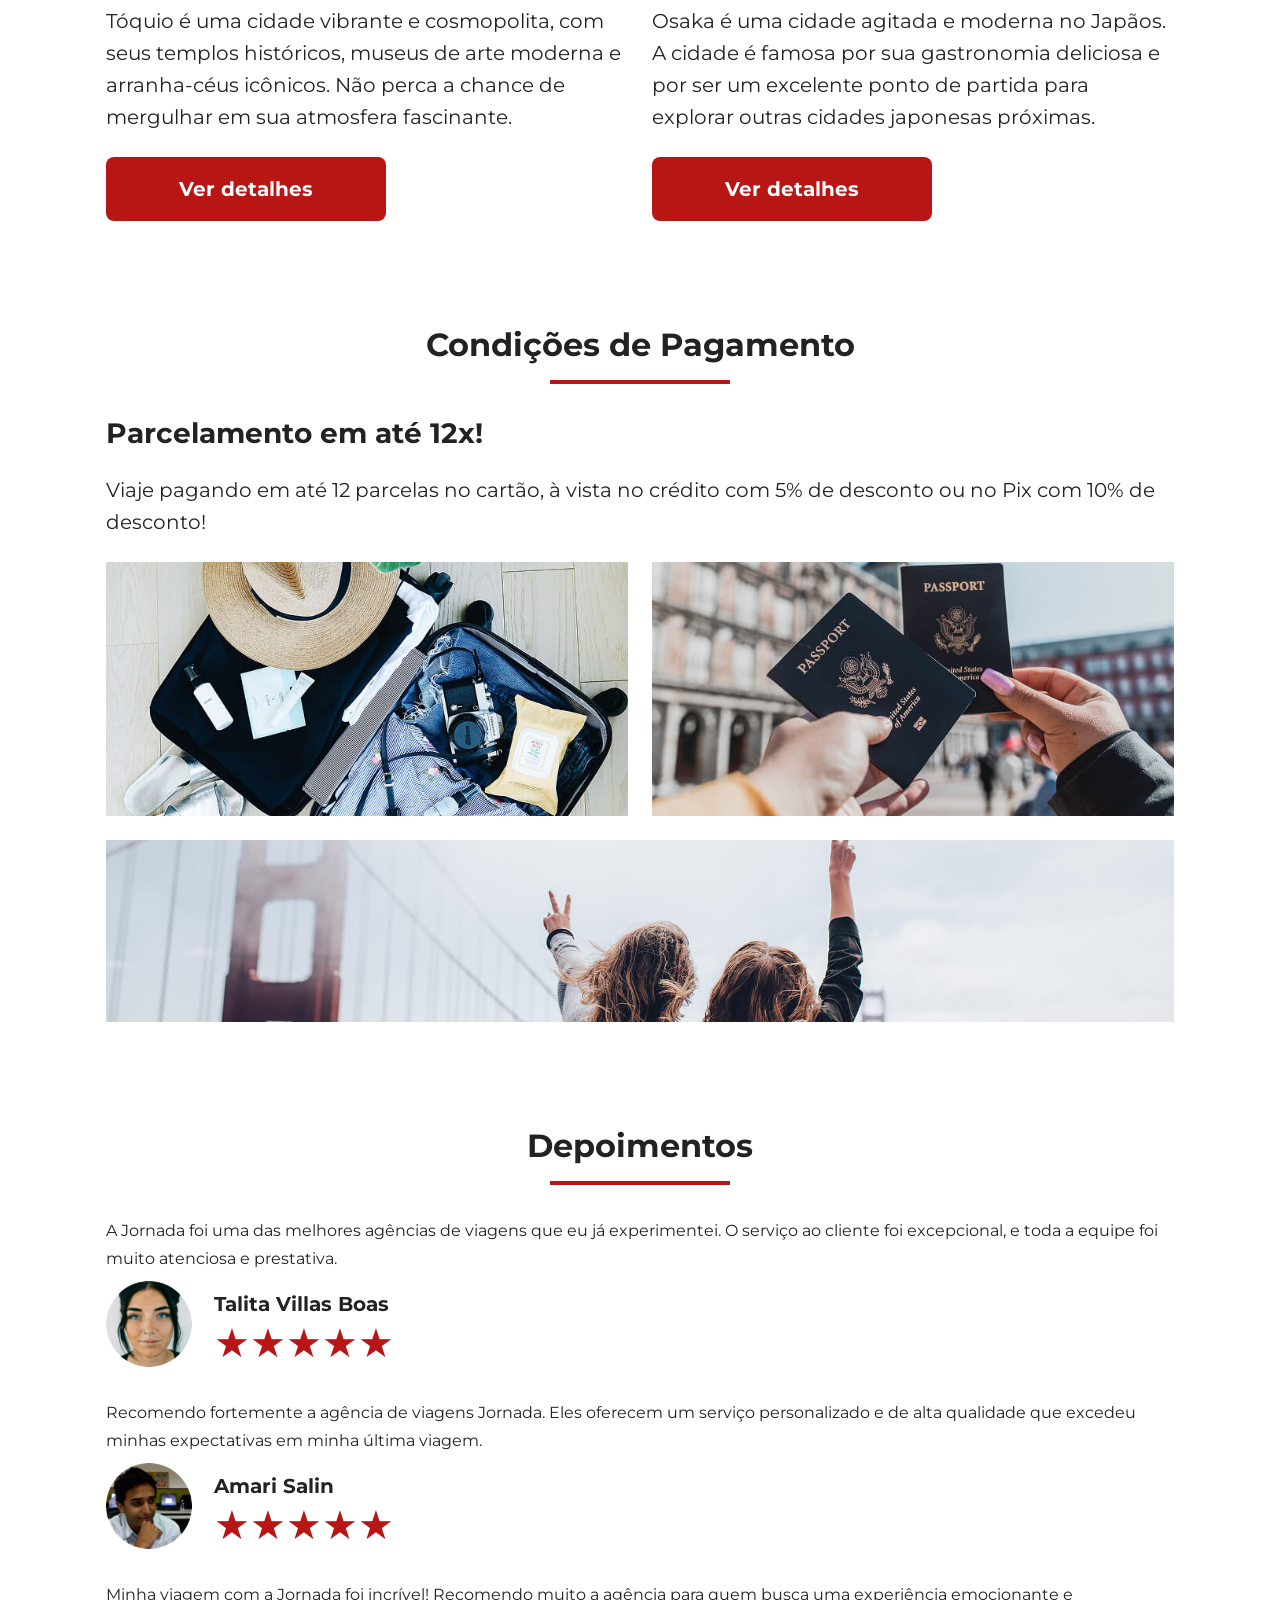
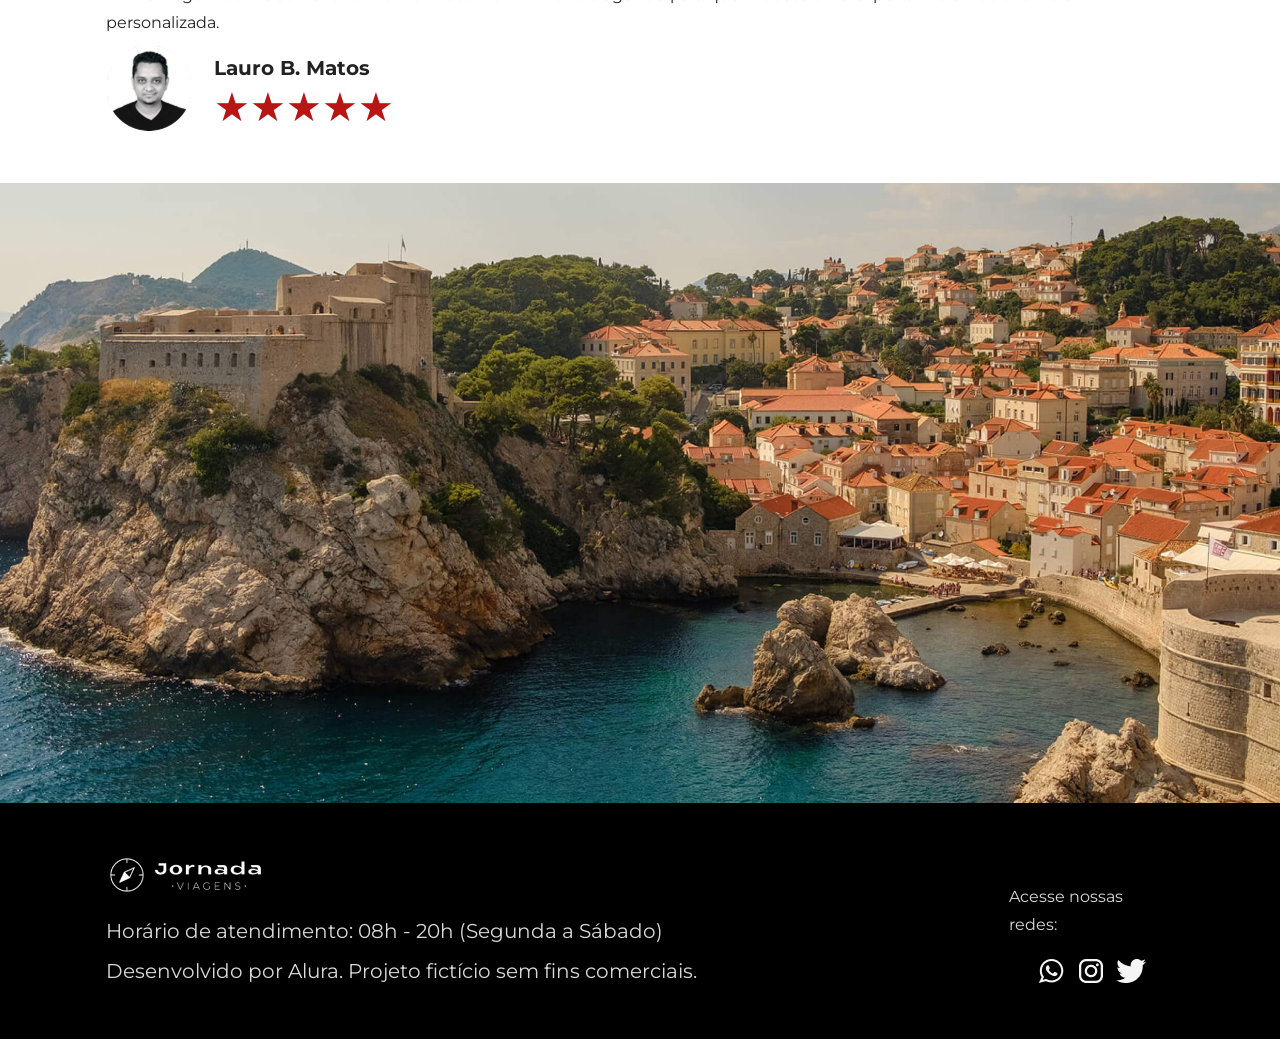
==== commit 7944d13f: "Changing url on meta og" ====
--- a/index.html
+++ b/index.html
@@ -18,11 +18,11 @@
     />
     <meta
       name="og:image"
-      content="https://PedroHSueiro.github.io/jornada-viagens/img/footer/logo-jornada-footer-white.png"
+      content="https://pedrohsueiro.github.io/jornada-viagens/img/footer/logo-jornada-footer-white.png"
     />
     <meta
       name="og:url"
-      content="https://PedroHSueiro.github.io/jornada-viagens/index.html"
+      content="https://pedrohsueiro.github.io/jornada-viagens/index.html"
     />
     <meta name="og:type" content="website" />
 
@@ -50,19 +50,19 @@
         <nav>
           <ul class="navigation-list">
             <li>
-              <a href="blog.html" target="_blank" title="Acessar Blog">Blog</a>
+              <a href="blog.html" target="_self" title="Acessar Blog">Blog</a>
             </li>
             <li>
               <a
                 href="pacotes.html"
-                target="_blank"
+                target="_self"
                 title="Acessar Pacotes de viagem"
               >
                 Pacotes de viagem
               </a>
             </li>
             <li>
-              <a href="contato.html" target="_blank" title="Acessar Contato">
+              <a href="contato.html" target="_self" title="Acessar Contato">
                 Contato
               </a>
             </li>
@@ -272,9 +272,9 @@
           </p>
         </div>
         <div class="image-content">
-          <div class="image baggage"></div>
-          <div class="image passport"></div>
-          <div class="image people"></div>
+          <div class="image first"></div>
+          <div class="image second"></div>
+          <div class="image third"></div>
         </div>
       </div>
     </section>
@@ -320,7 +320,7 @@
           <footer>
             <img
               src="./img/testimonies/homepage/profile-picture-amari.png"
-              alt="Foto de perfil da cliente Amari Salin"
+              alt="Foto de perfil do cliente Amari Salin"
             />
             <div class="profile-content">
               <h3>Amari Salin</h3>
@@ -344,7 +344,7 @@
           <footer>
             <img
               src="./img/testimonies/homepage/profile-picture-lauro.png"
-              alt="Foto de perfil da cliente Lauro B. Matos"
+              alt="Foto de perfil do cliente Lauro B. Matos"
             />
             <div class="profile-content">
               <h3>Lauro B. Matos</h3>
--- a/css/style.css
+++ b/css/style.css
@@ -7,3 +7,5 @@
 @import url(payments.css);
 @import url(testimonies.css);
 @import url(footer.css);
+@import url(blog.css);
+@import url(contact.css);
